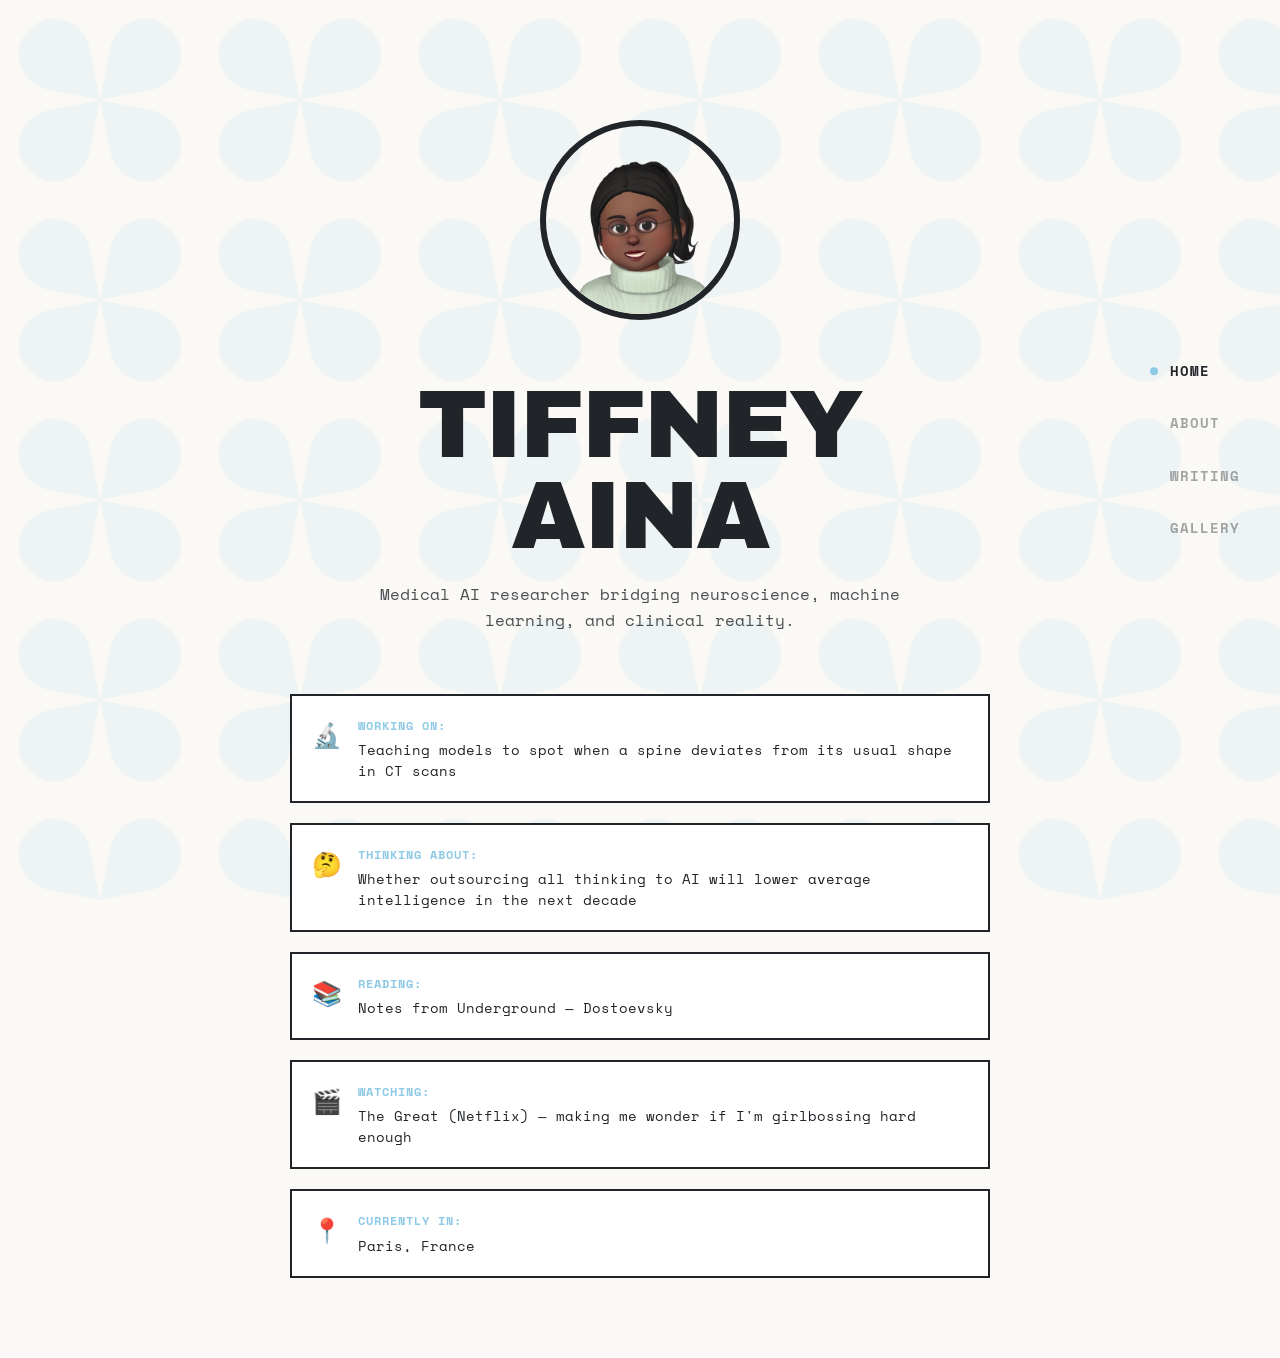
==== index.html @ 5ad780da "Replace avatar placeholder with image" ====
<!DOCTYPE html>
<html lang="en">
<head>
    <meta charset="UTF-8">
    <meta name="viewport" content="width=device-width, initial-scale=1.0">
    <title>Tiffney Aina</title>
    <link rel="preconnect" href="https://fonts.googleapis.com">
    <link rel="preconnect" href="https://fonts.gstatic.com" crossorigin>
    <link href="https://fonts.googleapis.com/css2?family=Archivo+Black&family=Space+Mono:wght@400;700&display=swap" rel="stylesheet">
    <link rel="stylesheet" href="style.css">
</head>
<body>
    <!-- Fixed Navigation Sidebar -->
    <nav class="sidebar">
        <a href="#home" class="nav-link active">Home</a>
        <a href="#about" class="nav-link">About</a>
        <a href="#writing" class="nav-link">Writing</a>
        <a href="#gallery" class="nav-link">Gallery</a>
    </nav>

    <!-- Home Section -->
    <section id="home" class="section active">
        <div class="home-container">
            <div class="avatar-container">
                <div class="avatar">
                    <img src="images-blog/avatar.png" alt="Tiffney Aina" style="width: 100%; height: 100%; object-fit: cover; border-radius: 50%;">
                </div>
            </div>

            <div class="intro">
                <h1 class="display-name">TIFFNEY<br>AINA</h1>
                <p class="tagline">Medical AI researcher bridging neuroscience, machine learning, and clinical reality.</p>
            </div>

            <div class="status-container">
                <div class="status-item">
                    <span class="status-emoji">🔬</span>
                    <div class="status-content">
                        <span class="status-label">Working on:</span>
                        <span class="status-text">Teaching models to spot when a spine deviates from its usual shape in CT scans</span>
                    </div>
                </div>

                <div class="status-item">
                    <span class="status-emoji">🤔</span>
                    <div class="status-content">
                        <span class="status-label">Thinking about:</span>
                        <span class="status-text">Whether outsourcing all thinking to AI will lower average intelligence in the next decade</span>
                    </div>
                </div>

                <div class="status-item">
                    <span class="status-emoji">📚</span>
                    <div class="status-content">
                        <span class="status-label">Reading:</span>
                        <span class="status-text">Notes from Underground — Dostoevsky</span>
                    </div>
                </div>

                <div class="status-item">
                    <span class="status-emoji">🎬</span>
                    <div class="status-content">
                        <span class="status-label">Watching:</span>
                        <span class="status-text">The Great (Netflix) — making me wonder if I'm girlbossing hard enough</span>
                    </div>
                </div>

                <div class="status-item">
                    <span class="status-emoji">📍</span>
                    <div class="status-content">
                        <span class="status-label">Currently in:</span>
                        <span class="status-text">Paris, France</span>
                    </div>
                </div>
            </div>
        </div>
    </section>

    <!-- About Section -->
    <section id="about" class="section">
        <div class="content-container">
            <h2 class="section-title">ABOUT</h2>
            
            <div class="about-content">
                <div class="bio">
                    <p>
                        I'm a Fulbright Scholar pursuing an MVA (Mathematics, Vision, and Learning) Health Track 
                        master's at ENS Paris-Saclay, working at the intersection of medical imaging, machine learning, 
                        and clinical applications.
                    </p>
                    <p>
                        Currently researching spine morphometrics using foundation models at AP-HP Pitié-Salpêtrière 
                        Hospital in Paris. Previously: computational neuroscience at MIT's McGovern Institute, 
                        neuropsychiatric drug discovery at Alkermes, and dual degrees in Computer Science and 
                        Neuroscience from Brown University.
                    </p>
                    <p>
                        Beyond the lab, I fence competitively, explore Parisian opera houses, and think about 
                        how technology shapes (and is shaped by) the humans who build and use it.
                    </p>
                </div>

                <div class="contact-info">
                    <h3>Get in touch</h3>
                    <div class="contact-links">
                        <a href="mailto:your.email@example.com" class="contact-link">Email</a>
                        <a href="https://linkedin.com/in/yourprofile" target="_blank" class="contact-link">LinkedIn</a>
                        <a href="https://github.com/yourusername" target="_blank" class="contact-link">GitHub</a>
                    </div>
                </div>

                <div class="experience">
                    <h3>Currently</h3>
                    <div class="exp-item">
                        <p class="exp-title">Research Intern</p>
                        <p class="exp-org">AP-HP Pitié-Salpêtrière Hospital, Paris</p>
                        <p class="exp-desc">Developing morphometric pipeline to detect vertebral anomalies in spine CT scans</p>
                    </div>

                    <h3>Previously</h3>
                    <div class="exp-item">
                        <p class="exp-title">MVA Master's Project</p>
                        <p class="exp-org">ENS Paris-Saclay</p>
                        <p class="exp-desc">Built hierarchical variational autoencoder (MoMixVAE) for single-cell RNA-seq clustering</p>
                    </div>

                    <div class="exp-item">
                        <p class="exp-title">ML Fellow</p>
                        <p class="exp-org">Alkermes Biopharmaceuticals</p>
                        <p class="exp-desc">Machine learning for neuropsychiatric drug discovery</p>
                    </div>

                    <div class="exp-item">
                        <p class="exp-title">Deep Learning Intern</p>
                        <p class="exp-org">MIT McGovern Institute</p>
                        <p class="exp-desc">Graph neural networks for brain connectome modeling</p>
                    </div>
                </div>
            </div>
        </div>
    </section>

    <!-- Writing Section -->
    <section id="writing" class="section">
        <div class="content-container">
            <h2 class="section-title">WRITING</h2>
            
            <div class="filter-tags">
                <button class="tag active" data-filter="all">All</button>
                <button class="tag" data-filter="medical-ai">Medical AI</button>
                <button class="tag" data-filter="accountability">Accountability</button>
                <button class="tag" data-filter="philosophy">Philosophy</button>
                <button class="tag" data-filter="paris-life">Paris Life</button>
                <button class="tag" data-filter="reflections">Reflections</button>
            </div>

            <div class="posts-container">
                <!-- Example post - duplicate this structure for more posts -->
                <article class="post-card" data-tags="medical-ai accountability">
                    <h3 class="post-title">
                        <a href="writing/accountability-in-medical-ai.html">What 'Accountability' Actually Means When Building Medical AI</a>
                    </h3>
                    <p class="post-date">February 2026</p>
                    <div class="post-tags-display">
                        <span class="post-tag">medical-ai</span>
                        <span class="post-tag">accountability</span>
                    </div>
                    <p class="post-excerpt">
                        When a model fails in the clinic, who's responsible? The developer who trained it, 
                        the hospital that deployed it, or the clinician who trusted it? The answer is more 
                        complicated than anyone wants to admit.
                    </p>
                </article>

                <!-- Add more posts here with different data-tags -->
                <div class="coming-soon">
                    <p>More posts coming soon...</p>
                </div>
            </div>
        </div>
    </section>

    <!-- Gallery Section -->
    <section id="gallery" class="section">
        <div class="content-container">
            <h2 class="section-title">GALLERY</h2>
            <p class="gallery-intro">Life beyond the lab — Paris adventures, fencing, and moments that matter.</p>
            
            <div class="gallery-grid">
                <!-- Replace these with your actual images -->
                <div class="gallery-item">
                    <div class="gallery-placeholder">
                        <p>Photo 1</p>
                    </div>
                    <p class="gallery-caption">Caption here</p>
                </div>

                <div class="gallery-item">
                    <div class="gallery-placeholder">
                        <p>Photo 2</p>
                    </div>
                    <p class="gallery-caption">Caption here</p>
                </div>

                <div class="gallery-item">
                    <div class="gallery-placeholder">
                        <p>Photo 3</p>
                    </div>
                    <p class="gallery-caption">Caption here</p>
                </div>

                <div class="gallery-item">
                    <div class="gallery-placeholder">
                        <p>Photo 4</p>
                    </div>
                    <p class="gallery-caption">Caption here</p>
                </div>
            </div>
        </div>
    </section>

    <script src="script.js"></script>
</body>
</html>
---- style.css ----
/* ===== VARIABLES ===== */
:root {
    --black: #212529;
    --off-white: #FAF9F6;
    --soft-blue: #8ECAE6;
    --deep-red: #AD2831;
    --light-gray: #E8E8E8;
    
    --font-display: 'Archivo Black', sans-serif;
    --font-body: 'Space Mono', monospace;
}

/* ===== RESET ===== */
* {
    margin: 0;
    padding: 0;
    box-sizing: border-box;
}

html {
    scroll-behavior: smooth;
}

body {
    font-family: var(--font-body);
    background-color: var(--off-white);
    color: var(--black);
    line-height: 1.6;
    position: relative;
    overflow-x: hidden;
}

body::before {
    content: "";
    position: fixed;
    inset: 0;
    background-image: url("images-blog/flower.svg");
    background-repeat: repeat;
    background-size: 200px; /* adjust smaller/bigger */
    opacity: 0.1; /* keep it subtle and chic */
    pointer-events: none;
    z-index: 0;
}
/* Ensure all site content appears above background */
main, .section, .home-container, .sidebar, .content-container {
    position: relative;
    z-index: 1;
}



/* ===== NAVIGATION SIDEBAR ===== */
.sidebar {
    position: fixed;
    right: 40px;
    top: 50%;
    transform: translateY(-50%);
    display: flex;
    flex-direction: column;
    gap: 30px;
    z-index: 1000;
}

.nav-link {
    font-size: 14px;
    font-weight: 700;
    text-decoration: none;
    color: var(--black);
    opacity: 0.4;
    transition: all 0.3s ease;
    text-transform: uppercase;
    letter-spacing: 1px;
    position: relative;
}

.nav-link::before {
    content: '';
    position: absolute;
    left: -20px;
    top: 50%;
    transform: translateY(-50%);
    width: 8px;
    height: 8px;
    background-color: var(--soft-blue);
    border-radius: 50%;
    opacity: 0;
    transition: all 0.3s ease;
}

.nav-link:hover {
    opacity: 1;
    color: var(--soft-blue);
}

.nav-link.active {
    opacity: 1;
    color: var(--black);
}

.nav-link.active::before {
    opacity: 1;
}

/* ===== SECTIONS ===== */
.section {
    min-height: 100vh;
    padding: 80px 60px;
    display: none;
}

.section.active {
    display: block;
}

/* ===== HOME SECTION ===== */
.home-container {
    max-width: 900px;
    margin: 0 auto;
    display: flex;
    flex-direction: column;
    gap: 60px;
}

/* Avatar */
.avatar-container {
    display: flex;
    justify-content: center;
    margin-top: 40px;
}

.avatar {
    width: 200px;
    height: 200px;
    background-color: transparent;  /* Remove blue background */
    border-radius: 50%;
    border: 6px solid var(--black);
    display: flex;
    align-items: center;
    justify-content: center;
    animation: float 3s ease-in-out infinite;
    overflow: hidden;  /* This clips the image to the circle */
}

.avatar img {
    width: 100%;
    height: 100%;
    object-fit: cover;
}

@keyframes float {
    0%, 100% {
        transform: translateY(0px);
    }
    50% {
        transform: translateY(-10px);
    }
}

.avatar-face {
    position: relative;
    width: 100%;
    height: 100%;
}

.avatar-eyes {
    position: absolute;
    top: 35%;
    left: 50%;
    transform: translateX(-50%);
    display: flex;
    gap: 30px;
}

.eye {
    width: 18px;
    height: 18px;
    background-color: var(--black);
    border-radius: 50%;
    animation: blink 4s infinite;
}

@keyframes blink {
    0%, 48%, 52%, 100% {
        transform: scaleY(1);
    }
    50% {
        transform: scaleY(0.1);
    }
}

.avatar-smile {
    position: absolute;
    bottom: 35%;
    left: 50%;
    transform: translateX(-50%);
    width: 50px;
    height: 25px;
    border: 3px solid var(--black);
    border-top: none;
    border-radius: 0 0 50px 50px;
}

/* Intro */
.intro {
    text-align: center;
}

.display-name {
    font-family: var(--font-display);
    font-size: clamp(3rem, 8vw, 6rem);
    font-weight: 400;
    line-height: 0.95;
    margin-bottom: 20px;
    letter-spacing: -2px;
}

.tagline {
    font-size: 16px;
    max-width: 600px;
    margin: 0 auto;
    color: var(--black);
    opacity: 0.8;
}

/* Status Container */
.status-container {
    display: flex;
    flex-direction: column;
    gap: 20px;
    max-width: 700px;
    margin: 0 auto;
}

.status-item {
    display: flex;
    gap: 16px;
    padding: 20px;
    background-color: white;
    border: 2px solid var(--black);
    transition: all 0.3s ease;
}

.status-item:hover {
    transform: translateX(4px);
    box-shadow: -4px 4px 0 var(--black);
}

.status-emoji {
    font-size: 24px;
    flex-shrink: 0;
}

.status-content {
    display: flex;
    flex-direction: column;
    gap: 4px;
}

.status-label {
    font-weight: 700;
    font-size: 12px;
    text-transform: uppercase;
    letter-spacing: 1px;
    color: var(--soft-blue);
}

.status-text {
    font-size: 14px;
    line-height: 1.5;
}

/* ===== CONTENT SECTIONS ===== */
.content-container {
    max-width: 900px;
    margin: 0 auto;
}

.section-title {
    font-family: var(--font-display);
    font-size: clamp(2.5rem, 6vw, 4rem);
    margin-bottom: 60px;
    letter-spacing: -1px;
    position: relative;
    display: inline-block;
}

.section-title::after {
    content: '';
    position: absolute;
    bottom: -10px;
    left: 0;
    width: 60px;
    height: 4px;
    background-color: var(--deep-red);
}

/* ===== ABOUT SECTION ===== */
.about-content {
    display: flex;
    flex-direction: column;
    gap: 60px;
}

.bio p {
    font-size: 16px;
    margin-bottom: 24px;
    line-height: 1.8;
}

.contact-info,
.experience {
    padding: 30px;
    background-color: white;
    border: 2px solid var(--black);
}

.contact-info h3,
.experience h3 {
    font-family: var(--font-display);
    font-size: 1.5rem;
    margin-bottom: 20px;
}

.experience h3:not(:first-child) {
    margin-top: 40px;
}

.contact-links {
    display: flex;
    gap: 24px;
    flex-wrap: wrap;
}

.contact-link {
    font-size: 14px;
    font-weight: 700;
    color: var(--black);
    text-decoration: none;
    padding: 12px 24px;
    border: 2px solid var(--black);
    background-color: var(--soft-blue);
    transition: all 0.3s ease;
    text-transform: uppercase;
    letter-spacing: 1px;
}

.contact-link:hover {
    background-color: var(--black);
    color: var(--soft-blue);
}

.exp-item {
    margin-bottom: 30px;
}

.exp-item:last-child {
    margin-bottom: 0;
}

.exp-title {
    font-weight: 700;
    font-size: 16px;
    margin-bottom: 4px;
}

.exp-org {
    font-size: 14px;
    color: var(--soft-blue);
    margin-bottom: 8px;
}

.exp-desc {
    font-size: 14px;
    opacity: 0.8;
    line-height: 1.6;
}

/* ===== WRITING SECTION ===== */
.filter-tags {
    display: flex;
    gap: 12px;
    margin-bottom: 40px;
    flex-wrap: wrap;
}

.tag {
    font-family: var(--font-body);
    font-size: 12px;
    font-weight: 700;
    padding: 10px 20px;
    border: 2px solid var(--black);
    background-color: white;
    cursor: pointer;
    transition: all 0.3s ease;
    text-transform: uppercase;
    letter-spacing: 1px;
}

.tag:hover {
    background-color: var(--light-gray);
}

.tag.active {
    background-color: var(--soft-blue);
    color: var(--black);
}

.posts-container {
    display: flex;
    flex-direction: column;
    gap: 40px;
}

.post-card {
    padding: 30px;
    background-color: white;
    border: 2px solid var(--black);
    transition: all 0.3s ease;
}

.post-card:hover {
    transform: translateY(-4px);
    box-shadow: 0 8px 0 var(--black);
}

.post-card.hidden {
    display: none;
}

.post-title {
    font-family: var(--font-display);
    font-size: 1.8rem;
    margin-bottom: 12px;
    line-height: 1.2;
}

.post-title a {
    color: var(--black);
    text-decoration: none;
    transition: color 0.3s ease;
}

.post-title a:hover {
    color: var(--soft-blue);
}

.post-date {
    font-size: 12px;
    text-transform: uppercase;
    letter-spacing: 1px;
    color: var(--black);
    opacity: 0.6;
    margin-bottom: 16px;
}

.post-tags-display {
    display: flex;
    gap: 8px;
    margin-bottom: 16px;
    flex-wrap: wrap;
}

.post-tag {
    font-size: 10px;
    font-weight: 700;
    padding: 6px 12px;
    background-color: var(--light-gray);
    text-transform: uppercase;
    letter-spacing: 1px;
}

.post-excerpt {
    font-size: 14px;
    line-height: 1.7;
    opacity: 0.9;
}

.coming-soon {
    text-align: center;
    padding: 60px 20px;
    font-style: italic;
    opacity: 0.6;
}

/* ===== GALLERY SECTION ===== */
.gallery-intro {
    font-size: 16px;
    margin-bottom: 40px;
    opacity: 0.8;
}

.gallery-grid {
    display: grid;
    grid-template-columns: repeat(auto-fill, minmax(300px, 1fr));
    gap: 30px;
}

.gallery-item {
    display: flex;
    flex-direction: column;
    gap: 12px;
}

.gallery-placeholder {
    width: 100%;
    aspect-ratio: 4/3;
    background-color: var(--light-gray);
    border: 2px solid var(--black);
    display: flex;
    align-items: center;
    justify-content: center;
    transition: all 0.3s ease;
}

.gallery-item:hover .gallery-placeholder {
    border-color: var(--soft-blue);
}

.gallery-placeholder p {
    font-size: 14px;
    opacity: 0.5;
}

.gallery-caption {
    font-size: 13px;
    opacity: 0.8;
    line-height: 1.5;
}

/* Replace .gallery-placeholder with actual images */
.gallery-item img {
    width: 100%;
    height: auto;
    border: 2px solid var(--black);
    transition: all 0.3s ease;
}

.gallery-item:hover img {
    border-color: var(--soft-blue);
}

/* ===== RESPONSIVE ===== */
@media (max-width: 768px) {
    .sidebar {
        right: 20px;
        gap: 20px;
    }
    
    .nav-link {
        font-size: 12px;
    }
    
    .nav-link::before {
        display: none;
    }
    
    .section {
        padding: 60px 30px;
    }
    
    .home-container {
        gap: 40px;
    }
    
    .avatar {
        width: 150px;
        height: 150px;
    }
    
    .status-container {
        gap: 16px;
    }
    
    .status-item {
        padding: 16px;
    }

    .status-item:hover {
    transform: translateX(4px);
    box-shadow: -4px 4px 0 var(--soft-blue);  /* Blue shadow instead of black */
    border-color: var(--soft-blue);
    }
    
    .gallery-grid {
        grid-template-columns: 1fr;
    }
}

@media (max-width: 480px) {
    .sidebar {
        position: static;
        transform: none;
        flex-direction: row;
        justify-content: center;
        padding: 20px;
        background-color: white;
        border-bottom: 2px solid var(--black);
        gap: 16px;
    }
    
    .section {
        padding: 40px 20px;
    }
    
    .display-name {
        font-size: 2.5rem;
    }
}
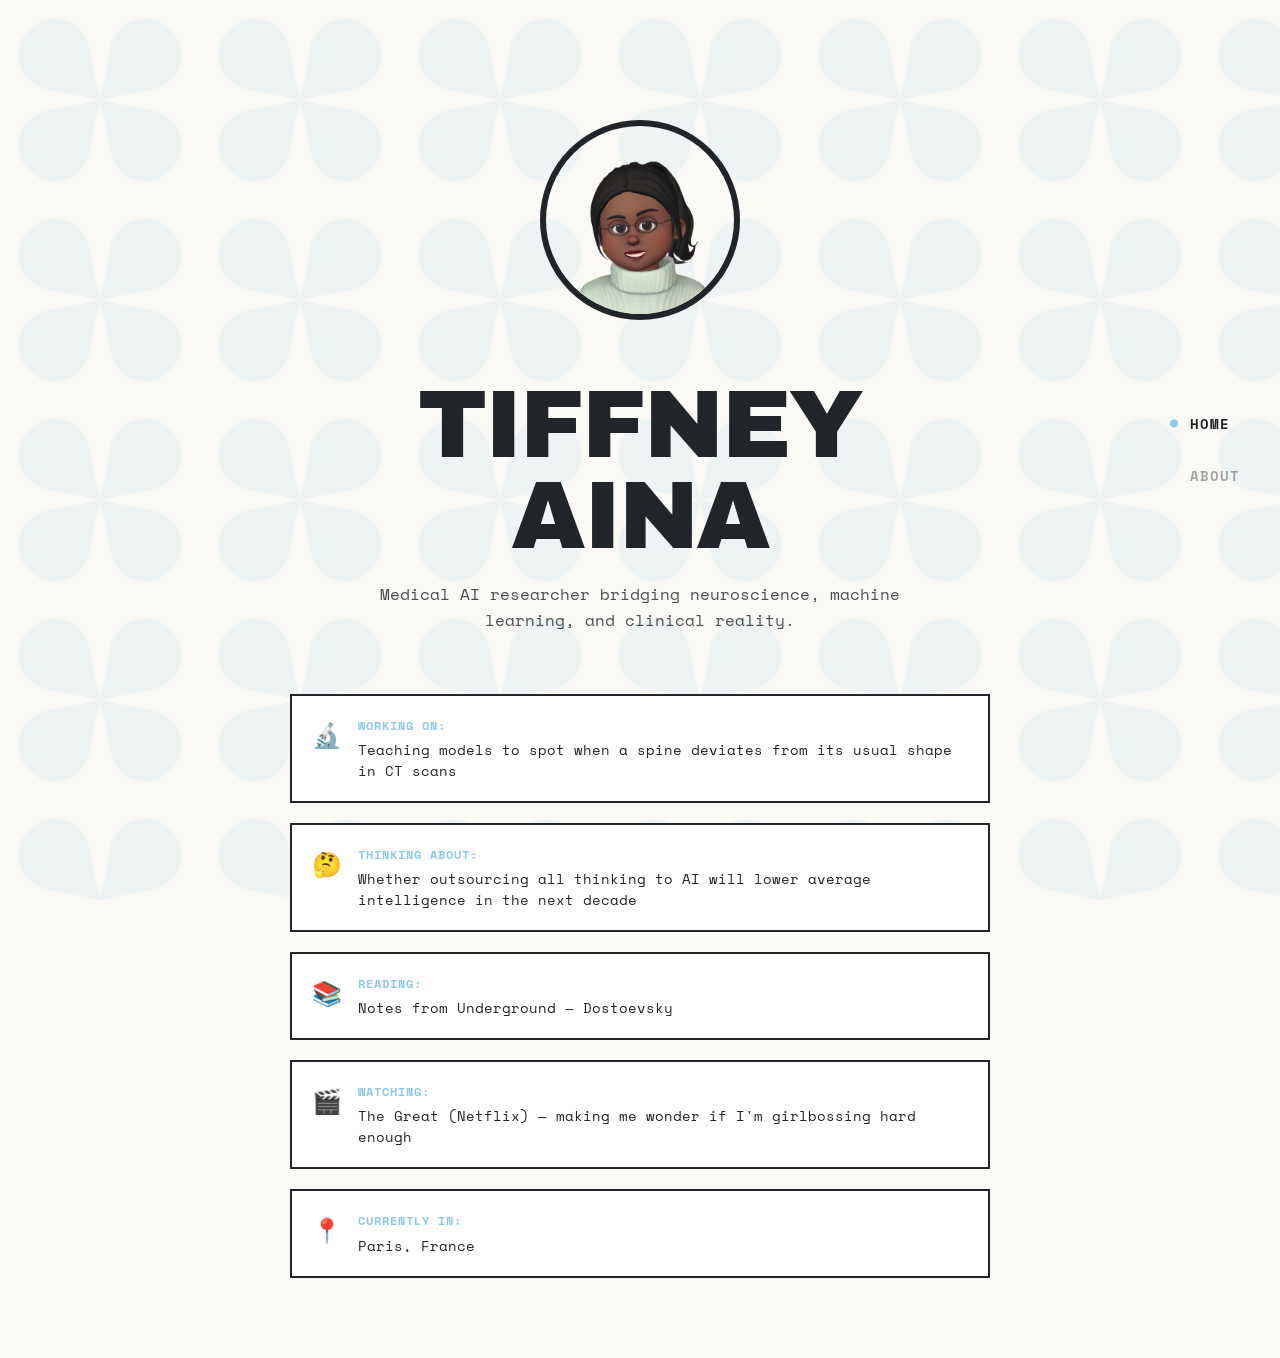
==== commit 2430ab4a: "Comment out Writing and Gallery sections in HTML Comment out sections related to Writing and Gallery" ====
--- a/index.html
+++ b/index.html
@@ -14,8 +14,8 @@
     <nav class="sidebar">
         <a href="#home" class="nav-link active">Home</a>
         <a href="#about" class="nav-link">About</a>
-        <a href="#writing" class="nav-link">Writing</a>
-        <a href="#gallery" class="nav-link">Gallery</a>
+        <!-- <a href="#writing" class="nav-link">Writing</a>
+        <a href="#gallery" class="nav-link">Gallery</a> -->
     </nav>
 
     <!-- Home Section -->
@@ -84,44 +84,50 @@
             <div class="about-content">
                 <div class="bio">
                     <p>
-                        I'm a Fulbright Scholar pursuing an MVA (Mathematics, Vision, and Learning) Health Track 
-                        master's at ENS Paris-Saclay, working at the intersection of medical imaging, machine learning, 
-                        and clinical applications.
+                        I'm a generalist drawn to creative problem-solving at the intersection of medicine and technology. 
+                        What motivates me isn’t loyalty to a single field but the kinds of problems that demand inventive 
+                        solutions. I’m interested in building AI that can transform diagnostics and treatment by offloading 
+                        the cognitive and administrative weight that keeps physicians from doing what matters most: treating 
+                        patients like people.
                     </p>
                     <p>
-                        Currently researching spine morphometrics using foundation models at AP-HP Pitié-Salpêtrière 
-                        Hospital in Paris. Previously: computational neuroscience at MIT's McGovern Institute, 
-                        neuropsychiatric drug discovery at Alkermes, and dual degrees in Computer Science and 
-                        Neuroscience from Brown University.
+                        I'm currently a Fulbright Scholar pursuing the MVA in Mathematics, Vision, and Learning (Health Track) 
+                        at ENS Paris-Saclay. I earned dual degrees in Computer Science and Neuroscience from Brown University, 
+                        where I came to understand that brain science isn’t adjacent to AI—it’s the discipline that made it 
+                        possible. Neural networks aren't metaphors; they're built on the same principles that govern how 
+                        biological systems think, learn, and recognize patterns.
                     </p>
                     <p>
-                        Beyond the lab, I fence competitively, explore Parisian opera houses, and think about 
-                        how technology shapes (and is shaped by) the humans who build and use it.
+                        Outside tech, I fence, write prose poetry, read philosophy, and disappear into whatever 
+                        psychoanalytic rabbit hole I'm currently obsessed with, usually while searching for Paris’ best vegan 
+                        bakeries.
                     </p>
                 </div>
 
                 <div class="contact-info">
                     <h3>Get in touch</h3>
                     <div class="contact-links">
-                        <a href="mailto:your.email@example.com" class="contact-link">Email</a>
-                        <a href="https://linkedin.com/in/yourprofile" target="_blank" class="contact-link">LinkedIn</a>
-                        <a href="https://github.com/yourusername" target="_blank" class="contact-link">GitHub</a>
-                    </div>
-                </div>
+                        <a href="mailto:aina [dot] tiffney [at] gmail.com" class="contact-link">Email</a>
+                        <a href="https://linkedin.com/in/tiffneyaina" target="_blank" class="contact-link">LinkedIn</a>
+                    </div>
+                </div>
+
+           
 
                 <div class="experience">
                     <h3>Currently</h3>
                     <div class="exp-item">
-                        <p class="exp-title">Research Intern</p>
+                        <p class="exp-title">ML Research Intern</p>
                         <p class="exp-org">AP-HP Pitié-Salpêtrière Hospital, Paris</p>
-                        <p class="exp-desc">Developing morphometric pipeline to detect vertebral anomalies in spine CT scans</p>
+                        <p class="exp-desc">Developing morphometric segmentation pipeline to detect vertebral anomalies in spine CT scans</p>
                     </div>
 
                     <h3>Previously</h3>
-                    <div class="exp-item">
-                        <p class="exp-title">MVA Master's Project</p>
-                        <p class="exp-org">ENS Paris-Saclay</p>
-                        <p class="exp-desc">Built hierarchical variational autoencoder (MoMixVAE) for single-cell RNA-seq clustering</p>
+
+                    <div class="exp-item">
+                        <p class="exp-title">Computational Neuroscience Researcher</p>
+                        <p class="exp-org">Brown University, Computational Neuromodulation Lab</p>
+                        <p class="exp-desc">Modeled dopamine-modulated oscillations in Parkinsonian basal ganglia (Honors Thesis)</p>
                     </div>
 
                     <div class="exp-item">
@@ -140,8 +146,8 @@
         </div>
     </section>
 
-    <!-- Writing Section -->
-    <section id="writing" class="section">
+    <!-- <!-- Writing Section -->
+    <!-- <section id="writing" class="section">
         <div class="content-container">
             <h2 class="section-title">WRITING</h2>
             
@@ -154,13 +160,13 @@
                 <button class="tag" data-filter="reflections">Reflections</button>
             </div>
 
-            <div class="posts-container">
+            <div class="posts-container"> -->
                 <!-- Example post - duplicate this structure for more posts -->
-                <article class="post-card" data-tags="medical-ai accountability">
+                <!-- <article class="post-card" data-tags="medical-ai accountability">
                     <h3 class="post-title">
                         <a href="writing/accountability-in-medical-ai.html">What 'Accountability' Actually Means When Building Medical AI</a>
                     </h3>
-                    <p class="post-date">February 2026</p>
+                    <p class="post-date">November 2025</p>
                     <div class="post-tags-display">
                         <span class="post-tag">medical-ai</span>
                         <span class="post-tag">accountability</span>
@@ -172,52 +178,67 @@
                     </p>
                 </article>
 
+                 <article class="post-card" data-tags="medical-ai accountability">
+                    <h3 class="post-title">
+                        <a href="writing/ethical-tension-clinician-trust.html">The Ethical Tension of Building Models Clinicians Will Trust</a>
+                    </h3>
+                    <p class="post-date">January 2026</p>
+                    <div class="post-tags-display">
+                        <span class="post-tag">medical-ai</span>
+                        <span class="post-tag">accountability</span>
+                    </div>
+                    <p class="post-excerpt">
+                        The hardest part of medical AI isn’t accuracy—it’s getting clinicians to trust it for the right reasons, not the wrong ones...
+                    </p>
+                </article> -->
+
                 <!-- Add more posts here with different data-tags -->
-                <div class="coming-soon">
+                <!-- <div class="coming-soon">
                     <p>More posts coming soon...</p>
                 </div>
             </div>
         </div>
-    </section>
+    </section> -->
 
     <!-- Gallery Section -->
-    <section id="gallery" class="section">
+    <!-- <section id="gallery" class="section">
         <div class="content-container">
             <h2 class="section-title">GALLERY</h2>
-            <p class="gallery-intro">Life beyond the lab — Paris adventures, fencing, and moments that matter.</p>
+             <p class="gallery-intro">Coming soon....</p> -->
+            <!-- <p class="gallery-intro">Life beyond the lab — Paris adventures, fencing, and moments that matter.</p>
             
             <div class="gallery-grid">
                 <!-- Replace these with your actual images -->
+                <!-- <div class="gallery-item">
+                    <div class="gallery-placeholder">
+                        <p>Photo 1</p>
+                    </div>
+                    <p class="gallery-caption">Caption here</p>
+                </div>
+
                 <div class="gallery-item">
                     <div class="gallery-placeholder">
-                        <p>Photo 1</p>
+                        <p>Photo 2</p>
                     </div>
                     <p class="gallery-caption">Caption here</p>
                 </div>
 
                 <div class="gallery-item">
                     <div class="gallery-placeholder">
-                        <p>Photo 2</p>
+                        <p>Photo 3</p>
                     </div>
                     <p class="gallery-caption">Caption here</p>
                 </div>
 
                 <div class="gallery-item">
                     <div class="gallery-placeholder">
-                        <p>Photo 3</p>
-                    </div>
-                    <p class="gallery-caption">Caption here</p>
-                </div>
-
-                <div class="gallery-item">
-                    <div class="gallery-placeholder">
                         <p>Photo 4</p>
                     </div>
                     <p class="gallery-caption">Caption here</p>
-                </div>
-            </div>
-        </div>
-    </section>
+                </div> -->
+            <!-- </div>
+        </div> -->
+    <!-- </section> --> 
 
     <script src="script.js"></script>
 </body>
--- a/style.css
+++ b/style.css
@@ -132,6 +132,8 @@
     width: 200px;
     height: 200px;
     background-color: transparent;  /* Remove blue background */
+    position: relative;
+    z-index: 2;
     border-radius: 50%;
     border: 6px solid var(--black);
     display: flex;
@@ -156,49 +158,6 @@
     }
 }
 
-.avatar-face {
-    position: relative;
-    width: 100%;
-    height: 100%;
-}
-
-.avatar-eyes {
-    position: absolute;
-    top: 35%;
-    left: 50%;
-    transform: translateX(-50%);
-    display: flex;
-    gap: 30px;
-}
-
-.eye {
-    width: 18px;
-    height: 18px;
-    background-color: var(--black);
-    border-radius: 50%;
-    animation: blink 4s infinite;
-}
-
-@keyframes blink {
-    0%, 48%, 52%, 100% {
-        transform: scaleY(1);
-    }
-    50% {
-        transform: scaleY(0.1);
-    }
-}
-
-.avatar-smile {
-    position: absolute;
-    bottom: 35%;
-    left: 50%;
-    transform: translateX(-50%);
-    width: 50px;
-    height: 25px;
-    border: 3px solid var(--black);
-    border-top: none;
-    border-radius: 0 0 50px 50px;
-}
 
 /* Intro */
 .intro {
